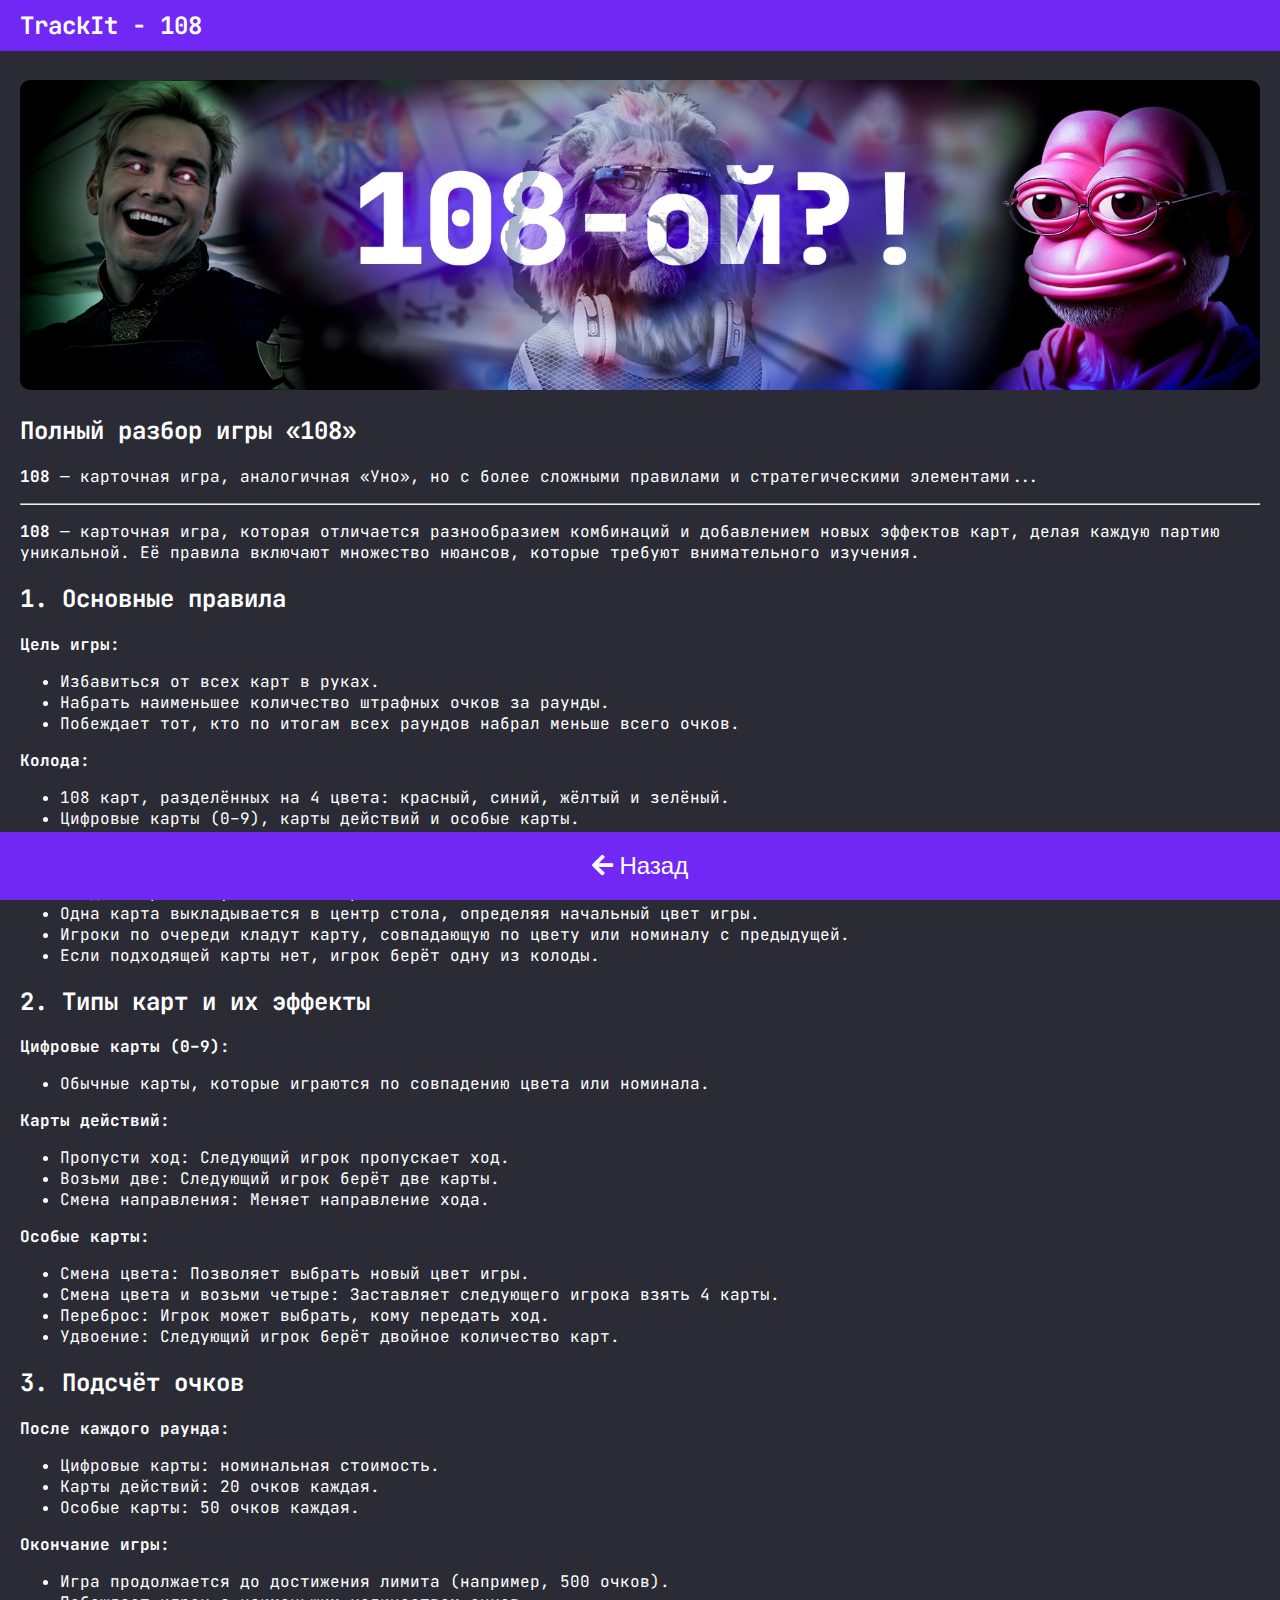
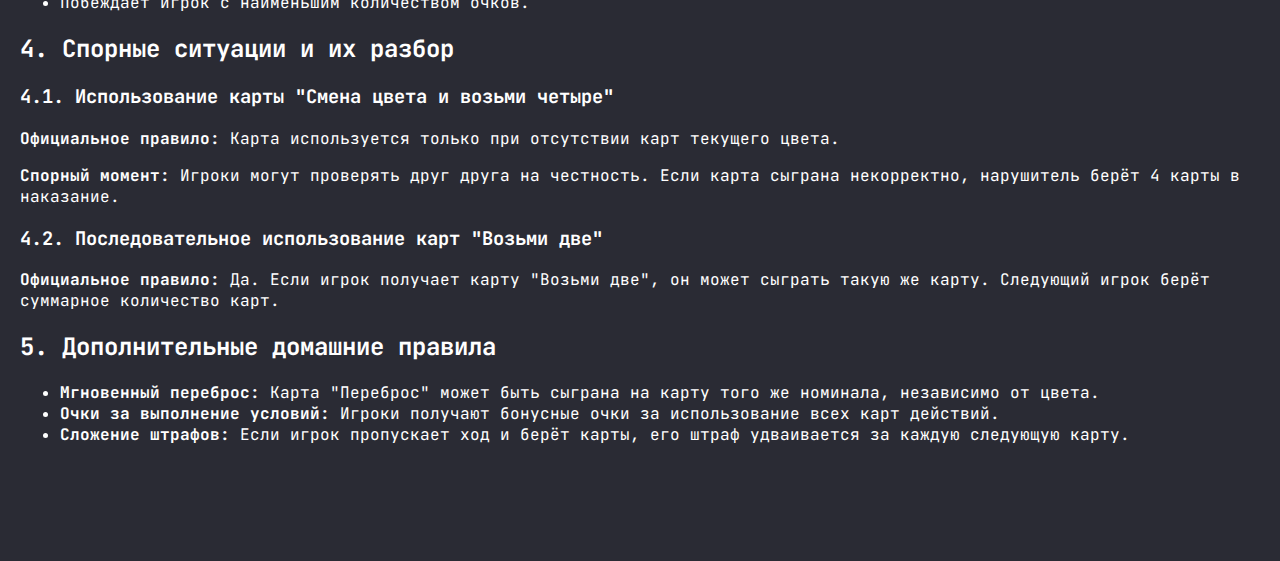
==== 108.html @ f9cdbd8b "v.1.9b" ====
<!DOCTYPE html>
<html lang="en">
<head>
  <meta charset="UTF-8">
  <meta name="viewport" content="width=device-width, initial-scale=1.0, user-scalable=no">
  <meta name="theme-color" content="#4caf50">
  <link rel="stylesheet" href="styles.css">
  <link href="https://fonts.googleapis.com/css2?family=JetBrains+Mono:wght@400;500;700&display=swap" rel="stylesheet">
  <link rel="stylesheet" href="https://cdnjs.cloudflare.com/ajax/libs/font-awesome/5.15.4/css/all.min.css">
  <title>TrackIt - 108</title>
</head>
<style>
  img {
    width: 100%;
    border-radius: 10px;
  }
</style>
<body>
  <div id="app">
    <!-- Хэдер -->
    <header>
      <h1>TrackIt - 108</h1>
    </header>

    <!-- Основной контент -->
    <main id="main-content">
      <article> 
        <img src="assets/banner-108.jpg" alt="108">
        <h2>Полный разбор игры «108»</h2>
        <p><strong>108</strong> — карточная игра, аналогичная «Уно», но с более сложными правилами и стратегическими элементами...</p>
        <hr>
        <section>
          <p><strong>108</strong> — карточная игра, которая отличается разнообразием комбинаций и добавлением новых эффектов карт, делая каждую партию уникальной. Её правила включают множество нюансов, которые требуют внимательного изучения.</p>
      </section>
  
      <section>
          <h2>1. Основные правила</h2>
          <p><strong>Цель игры:</strong></p>
          <ul>
              <li>Избавиться от всех карт в руках.</li>
              <li>Набрать наименьшее количество штрафных очков за раунды.</li>
              <li>Побеждает тот, кто по итогам всех раундов набрал меньше всего очков.</li>
          </ul>
          <p><strong>Колода:</strong></p>
          <ul>
              <li>108 карт, разделённых на 4 цвета: красный, синий, жёлтый и зелёный.</li>
              <li>Цифровые карты (0–9), карты действий и особые карты.</li>
          </ul>
          <p><strong>Игровой процесс:</strong></p>
          <ul>
              <li>Каждый игрок получает по 7 карт.</li>
              <li>Одна карта выкладывается в центр стола, определяя начальный цвет игры.</li>
              <li>Игроки по очереди кладут карту, совпадающую по цвету или номиналу с предыдущей.</li>
              <li>Если подходящей карты нет, игрок берёт одну из колоды.</li>
          </ul>
      </section>
  
      <section>
          <h2>2. Типы карт и их эффекты</h2>
          <p><strong>Цифровые карты (0–9):</strong></p>
          <ul>
              <li>Обычные карты, которые играются по совпадению цвета или номинала.</li>
          </ul>
          <p><strong>Карты действий:</strong></p>
          <ul>
              <li>Пропусти ход: Следующий игрок пропускает ход.</li>
              <li>Возьми две: Следующий игрок берёт две карты.</li>
              <li>Смена направления: Меняет направление хода.</li>
          </ul>
          <p><strong>Особые карты:</strong></p>
          <ul>
              <li>Смена цвета: Позволяет выбрать новый цвет игры.</li>
              <li>Смена цвета и возьми четыре: Заставляет следующего игрока взять 4 карты.</li>
              <li>Переброс: Игрок может выбрать, кому передать ход.</li>
              <li>Удвоение: Следующий игрок берёт двойное количество карт.</li>
          </ul>
      </section>
  
      <section>
          <h2>3. Подсчёт очков</h2>
          <p><strong>После каждого раунда:</strong></p>
          <ul>
              <li>Цифровые карты: номинальная стоимость.</li>
              <li>Карты действий: 20 очков каждая.</li>
              <li>Особые карты: 50 очков каждая.</li>
          </ul>
          <p><strong>Окончание игры:</strong></p>
          <ul>
              <li>Игра продолжается до достижения лимита (например, 500 очков).</li>
              <li>Побеждает игрок с наименьшим количеством очков.</li>
          </ul>
      </section>
  
      <section>
          <h2>4. Спорные ситуации и их разбор</h2>
          <h3>4.1. Использование карты "Смена цвета и возьми четыре"</h3>
          <p><strong>Официальное правило:</strong> Карта используется только при отсутствии карт текущего цвета.</p>
          <p><strong>Спорный момент:</strong> Игроки могут проверять друг друга на честность. Если карта сыграна некорректно, нарушитель берёт 4 карты в наказание.</p>
  
          <h3>4.2. Последовательное использование карт "Возьми две"</h3>
          <p><strong>Официальное правило:</strong> Да. Если игрок получает карту "Возьми две", он может сыграть такую же карту. Следующий игрок берёт суммарное количество карт.</p>
      </section>
  
      <section>
          <h2>5. Дополнительные домашние правила</h2>
          <ul>
              <li><strong>Мгновенный переброс:</strong> Карта "Переброс" может быть сыграна на карту того же номинала, независимо от цвета.</li>
              <li><strong>Очки за выполнение условий:</strong> Игроки получают бонусные очки за использование всех карт действий.</li>
              <li><strong>Сложение штрафов:</strong> Если игрок пропускает ход и берёт карты, его штраф удваивается за каждую следующую карту.</li>
          </ul>
      </section>
      </article>
    </main>

    <!-- Футер -->
    <footer class="navbar">
      <button class="nav-btn" onclick="goBack()">
        <i class="fas fa-arrow-left"></i> Назад
      </button>
    </footer>
  </div>

  <script>
    function goBack() {
      window.history.back(); // Возврат на предыдущую страницу
    }
  </script>
</body>
</html>
---- styles.css ----
:root {
  --primary-color: #7228F5;
  --secondary-color: #A0FF00;
  --text-color: #FFFFFF;
}

:root.sunset-vibes {
  --primary-color: #FF4500;
  --secondary-color: #FFD700;
  --text-color: #FFFFFF;
}

:root.forest-dreams {
  --primary-color: #2E8B57;
  --secondary-color: #8FBC8F;
  --text-color: #FFFFFF;
}

:root {
  --primary-color: #7228F5;
  --secondary-color: #A0FF00;
  --text-color: #FFFFFF;
}

:root.sunset-vibes {
  --primary-color: #FF4500;
  --secondary-color: #FFD700;
  --text-color: #FFFFFF;
}

:root.forest-dreams {
  --primary-color: #2E8B57;
  --secondary-color: #8FBC8F;
  --text-color: #FFFFFF;
}
/* Общие стили */

img {
  user-select: none; /* Запрет на выделение */
  -webkit-user-drag: none; /* Отключение перетаскивания в WebKit-браузерах */
  pointer-events: none; /* Отключение любых взаимодействий с мышью (опционально) */
}

img, a {
  -webkit-user-drag: none; /* Отключает перетаскивание */
  -webkit-touch-callout: none; /* Отключает контекстное меню на iOS */
}



body {
    font-family: 'JetBrains Mono', monospace;
    margin: 0;
    padding: 0;
    background: #2A2B34;
    color: #FFFFFF;
    -webkit-user-select: none; /* Отключает выделение текста на iOS */
    user-select: none; /* Отключает выделение текста на других устройствах */
    
  }

  input, textarea {
    -webkit-user-select: text; /* Разрешает выделение текста в формах */
    user-select: text;
  }
  
  
  #install-pwa {
    position: fixed;
    top: 0;
    left: 0;
    width: 100%;
    height: 100%;
    background: rgba(0, 0, 0, 0.6);
    display: none;
    justify-content: center;
    align-items: center;
    z-index: 1000;
  }
  
  #install-pwa .modal-content {
    background: #2A2B34;
    color: #FFFFFF;
    padding: 20px;
    border-radius: 10px;
    text-align: center;
    width: 90%;
    max-width: 300px;
  }
  

  header {
    position: fixed;
    top: 0;
    left: 0;
    right: 0;
    z-index: 1000;
    display: flex;
    justify-content: space-between;
    align-items: center;
    background-color: #7228F5;
    color: #FFFFFF;
    padding: 10px 20px;
  }
  
  header h1 {
    margin: 0;
    font-size: 1.5em;
  }
  
  header div {
    display: flex;
    gap: 10px;
  }
  
  button {
    background-color: #A0FF00;
    color: #2A2B34;
    border: none;
    padding: 10px;
    border-radius: 5px;
    cursor: pointer;
    font-size: 1em;
    transition: background-color 0.3s ease;
  }
  
  button:hover {
    background-color: #88CC00;
  }
  
  button.negative {
    background-color: #FF0000;
  }
  
  button.positive {
    background-color: #A0FF00;
  }
  
  button:hover.negative {
    background-color: #CC0000;
  }
  
  button:hover.positive {
    background-color: #008000;
  }
  
  .material-icons {
    font-size: 1.5em;
    vertical-align: middle;
  }
  
  main {
    padding: 80px 20px 20px;
    margin-bottom: 40px;
  }
  

  /* Карточка игрока */
  .card {
    background: #7228F5;
    color: #FFFFFF;
    margin: 10px 0;
    padding: 15px;
    border-radius: 10px;
    box-shadow: 0 2px 6px rgba(0, 0, 0, 0.1);
    display: flex;
    justify-content: space-between;
    align-items: center;
  }
  
  .card h3 {
    margin: 0;
    font-size: 1.2em;
  }
  
  .card .controls {
    display: flex;
    gap: 10px;
  }
  
  .card .controls button {
    display: flex;
    align-items: center;
    justify-content: center;
    width: 40px;
    height: 40px;
    border-radius: 50%;
  }
  
  /* Стили модального окна */
  .modal {
    position: fixed;
    top: 0;
    left: 0;
    width: 100%;
    height: 100%;
    background: rgba(0, 0, 0, 0.6);
    display: none;
    justify-content: center;
    align-items: center;
    z-index: 1000;
  }
  
  .modal-content {
    background: #2A2B34;
    color: #FFFFFF;
    padding: 20px;
    border-radius: 10px;
    text-align: center;
    width: 90%; /* Уменьшаем ширину модальных окон */
    max-width: 300px; /* Максимальная ширина модального окна */
  }
  
  
  .modal-buttons button {
    flex: 1;
  }
  
  .modal-content input {
    width: calc(100% - 20px);
    padding: 10px;
    margin: 15px 0;
    font-size: 1em;
    border: 2px solid #7228F5;
    border-radius: 5px;
    outline: none;
  }
  
  .modal-buttons {
    display: flex;
    justify-content: space-between;
    gap: 10px;
  }
  /* Основной контент */
main {
  padding-bottom: 60px; /* Отступ для футера */
}

button, a {
  user-select: none; /* Запрещает выделение текста */
  outline: none; /* Убирает рамку */
  -webkit-tap-highlight-color: transparent; /* Отключает эффект нажатия на мобильных устройствах */
  -webkit-user-drag: none; /* Отключает перетаскивание изображения в WebKit-браузерах */
  pointer-events: auto; /* Отключает все действия мыши (если ссылка только для внешнего вида) */
  cursor: pointer; /* Добавляет указатель мыши */
}


.page {
  display: none;
  /* padding: 20px; */
}

.page.active {
  display: block;
}

/* Фиксированный футер */
.navbar {
  position: fixed;
  bottom: 0;
  left: 0;
  width: 100%;
  background: #7228F5;
  display: flex;
  justify-content: space-around;
  align-items: center;
  padding: 10px 0;
  z-index: 1000;
}

.page {
  opacity: 0;
  transform: scale(0.95);
  transition: opacity 0.3s ease, transform 0.3s ease;
}

.page.active {
  opacity: 1;
  transform: scale(1);
}

.nav-btn {
  transition: transform 0.2s ease;
}

.nav-btn:active {
  transform: scale(0.9);
}

.nav-btn {
  background: none;
  border: none;
  color: #FFFFFF;
  text-align: center;
  cursor: pointer;
  font-size: 1.5em;
  flex: 1;
  transition: color 0.3s ease;
}

.nav-btn:hover {
  color: #A0FF00;
  background: none;
}

.nav-btn svg {
  fill: #FFFFFF; /* Устанавливаем цвет для SVG */
  width: 35px;
  transition: fill 0.3s ease;
}

.nav-btn:hover svg {
  fill: #A0FF00; /* Меняем цвет иконки при hover */
}

.nav-btn:active svg {
  fill: #FF4500; /* Устанавливаем цвет для SVG в состоянии active */
}

.nav-btn.active svg {
  fill: #A0FF00; /* Активное состояние через класс */
}

/* Стили для формы создания комнаты */
form {
  display: flex;
  flex-direction: column;
  gap: 10px;
  margin-top: 20px;
}

form input {
  padding: 10px;
  font-size: 1em;
  border: 2px solid #7228F5;
  border-radius: 5px;
  outline: none;
}

form button {
  padding: 10px;
  background-color: #A0FF00;
  color: #2A2B34;
  font-size: 1em;
  border: none;
  border-radius: 5px;
  cursor: pointer;
  font-weight: bold;
  transition: background-color 0.3s ease;
}

form button:hover {
  background-color: #88CC00;
}


/* Список комнат */
#rooms {
  list-style: none;
  padding: 0;
  margin: 20px 0;
}

#rooms li {
  display: flex;
  align-items: center;
  justify-content: space-between;
  background: #7228F5;
  color: #FFFFFF;
  margin: 10px 0;
  padding: 10px;
  border-radius: 5px;
  box-shadow: 0 2px 6px rgba(0, 0, 0, 0.1);
}

#rooms li h3 {
  margin: 0;
  flex: 1;
  font-size: 1.5em;
}

#rooms li p {
  margin: 0 10px;
  font-size: 0.9em;
}

#rooms li button {
  background: #FF0000;
  color: white;
  border-radius: 50%;
}

#rooms li button:hover {
  color: #CC0000;
}


/* Стили для карточек игроков */
.card {
  display: flex;
  align-items: center;
  justify-content: space-between;
  background: #7228F5;
  color: white;
  margin: 10px 0;
  padding: 10px;
  border-radius: 10px;
  box-shadow: 0px 2px 4px rgba(0, 0, 0, 0.2);
}

.card-info h3 {
  margin: 0;
  font-size: 1.2em;
}

.card-info p {
  margin: 5px 0 0;
  font-size: 1em;
}

.controls {
  display: flex;
  gap: 10px;
}

.controls button {
  display: flex;
  align-items: center;
  justify-content: center;
  width: 40px;
  height: 40px;
  border: none;
  border-radius: 50%;
  cursor: pointer;
}

.delete-btn {
  background: #FF0000;
  color: white;
}

.delete-btn:hover {
  background: #CC0000;
}

.add-btn {
  background: #A0FF00;
  color: black;
}

.add-btn:hover {
  background: #00CC00;
}

.modal {
  position: fixed;
  top: 0;
  left: 0;
  width: 100%;
  height: 100%;
  background: rgba(0, 0, 0, 0.6);
  display: none;
  justify-content: center;
  align-items: center;
  z-index: 1000;
}

.modal-content {
  background: #2A2B34;
  color: #FFFFFF;
  padding: 20px;
  border-radius: 10px;
  text-align: center;
  width: 90%;
  max-width: 300px;
}

.modal-buttons {
  display: flex;
  justify-content: space-between;
  gap: 10px;
}

.modal-buttons button {
  flex: 1;
}

/* карусель */
.carousel {
  display: flex;
  overflow-x: auto;
  scroll-behavior: smooth;
  gap: 10px;
  padding: 10px 7px;
}

.carousel-item {
  flex: 0 0 95%; /* Баннер занимает 80% ширины контейнера */
  max-width: 600px; /* Максимальная ширина баннера */
  border-radius: 10px;
  overflow: hidden; /* Скрываем части, которые выходят за границы */
  padding: 0;
  box-shadow: 0 2px 6px rgba(0, 0, 0, 0.2);
}

.carousel-item img {
  width: 100%; /* Изображение растягивается на весь блок */
  height: auto; /* Пропорциональная высота */
  margin: 0px 0 -7px;
  object-fit: cover; /* Контент обрезается, чтобы полностью заполнить блок */
}

.carousel-item a {
  display: block; /* Делает ссылку блочным элементом */
  width: 100%; /* Устанавливает ширину ссылки */
  height: 100%; /* Устанавливает высоту ссылки */
  text-decoration: none; /* Убирает стандартное подчеркивание */
}

.carousel-item a img {
  display: block; /* Убирает отступы картинки внутри ссылки */
  width: 100%; /* Задает ширину картинки на всю ширину ссылки */
  height: auto; /* Сохраняет пропорции изображения */
}




.divider {
  margin: 20px 0;
  border: 0;
  height: 1px;
  background: #ccc;
}

.settings-section {
  margin-bottom: 20px;
}

.settings-section label {
  display: block;
  margin-bottom: 10px;
  font-weight: bold;
}

.settings-section select {
  width: 100%;
  padding: 10px;
  border-radius: 5px;
  border: 1px solid #ccc;
  background: white;
  font-size: 1em;
}

.info-section p {
  margin: 10px 0;
  font-size: 1em;
}

.info-section a {
  color: #A0FF00;
  text-decoration: none;
}

.info-section a:hover {
  text-decoration: underline;
}
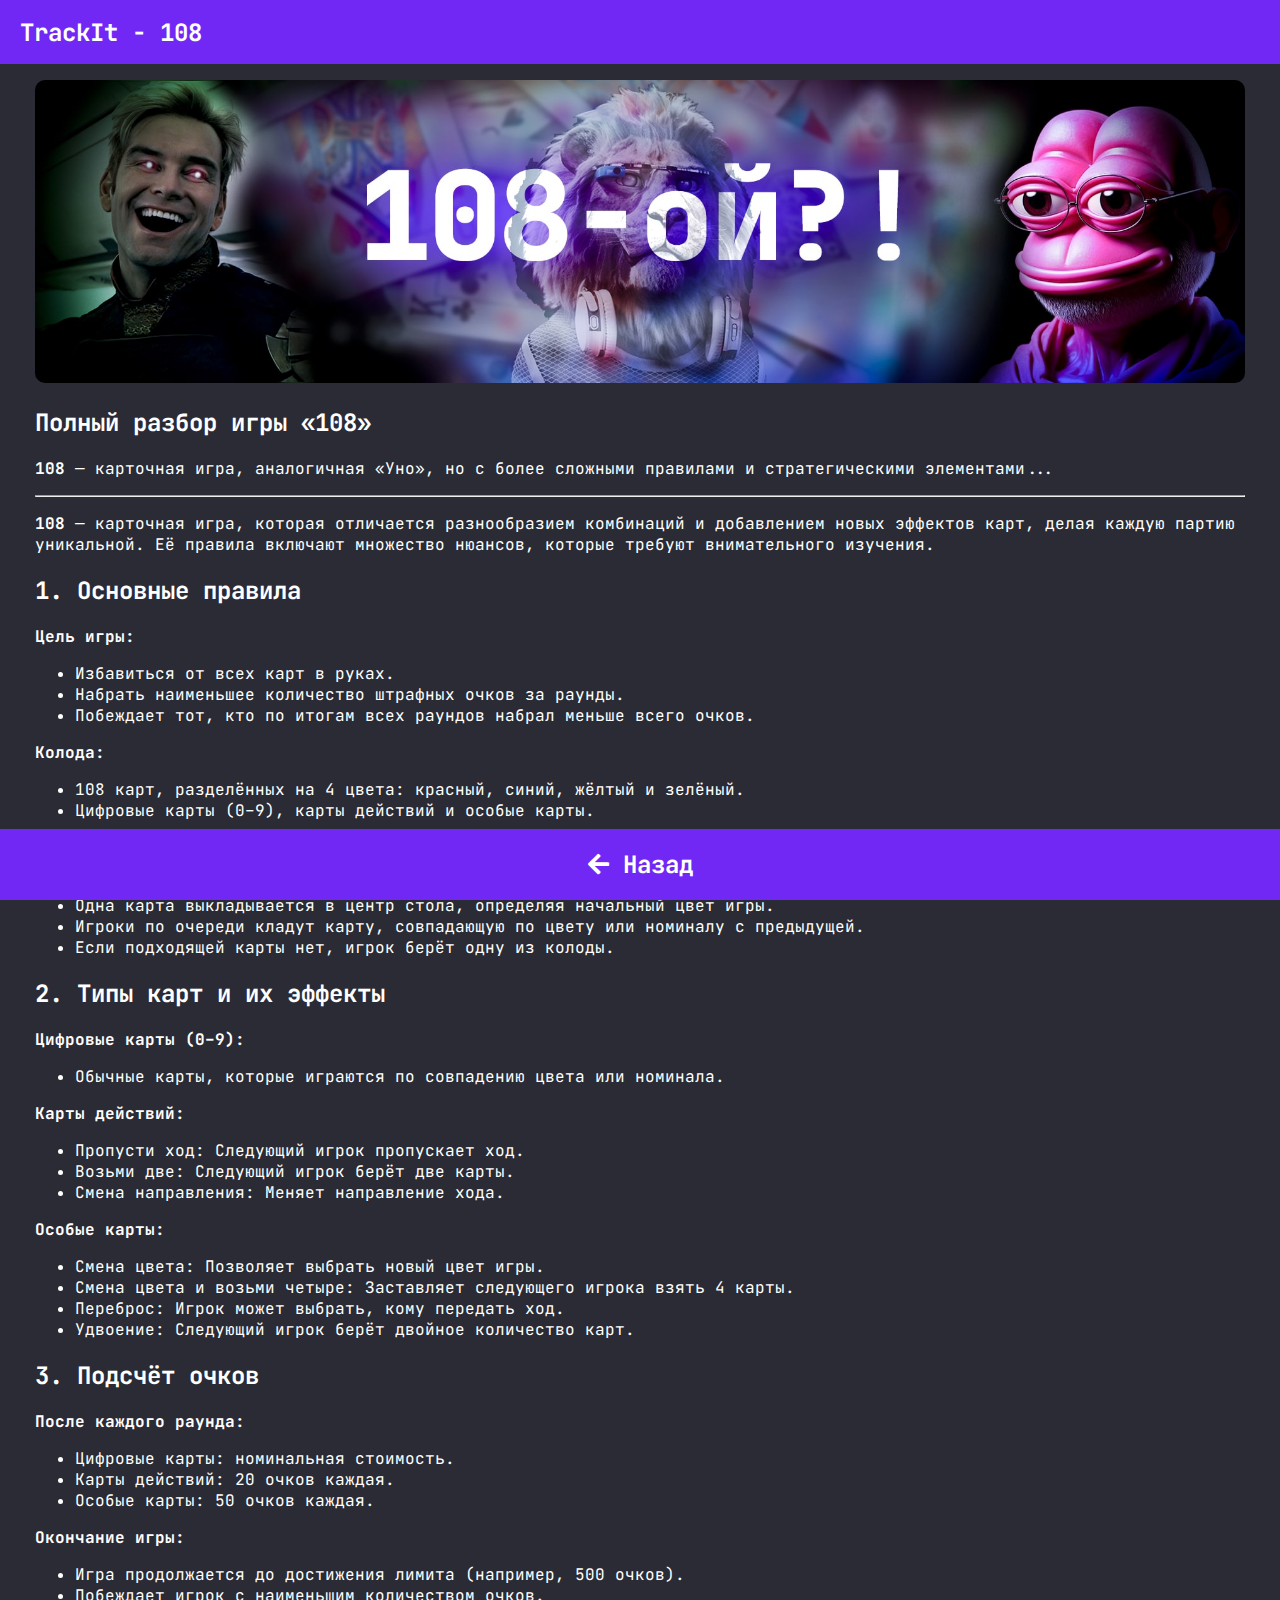
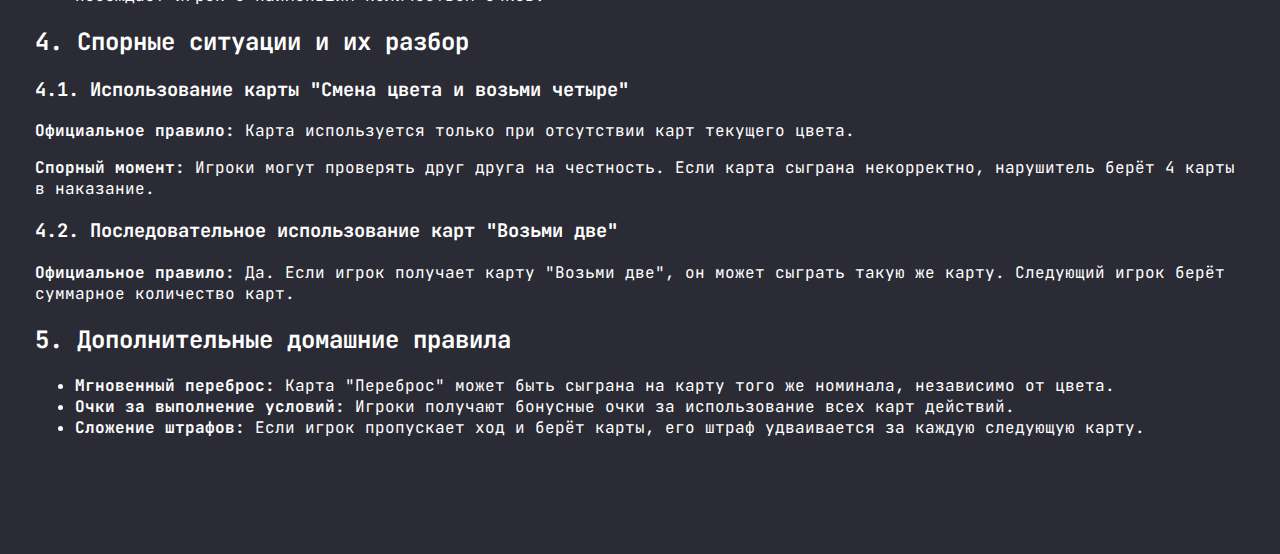
==== commit 7852a439: "version 2.7" ====
--- a/108.html
+++ b/108.html
@@ -3,8 +3,9 @@
 <head>
   <meta charset="UTF-8">
   <meta name="viewport" content="width=device-width, initial-scale=1.0, user-scalable=no">
-  <meta name="theme-color" content="#4caf50">
+  <meta content="#4caf50" name="theme-color" />
   <link rel="stylesheet" href="styles.css">
+  <script src="script.js"></script>
   <link href="https://fonts.googleapis.com/css2?family=JetBrains+Mono:wght@400;500;700&display=swap" rel="stylesheet">
   <link rel="stylesheet" href="https://cdnjs.cloudflare.com/ajax/libs/font-awesome/5.15.4/css/all.min.css">
   <title>TrackIt - 108</title>
@@ -124,6 +125,14 @@
     function goBack() {
       window.history.back(); // Возврат на предыдущую страницу
     }
+    // function initializeTheme() {
+      const savedTheme = localStorage.getItem("theme") || "default";
+      applyTheme(savedTheme);
+    // }
+    function applyTheme(theme) {
+      document.documentElement.className = theme;
+      localStorage.setItem("theme", theme);
+    }
   </script>
 </body>
 </html>
--- a/styles.css
+++ b/styles.css
@@ -1,39 +1,423 @@
-
 :root {
-  --primary-color: #7228F5;
-  --secondary-color: #A0FF00;
+  --primary-color: #7228F5; /* Основной цвет */
+  --secondary-color: #A0FF00; /* Акцентный цвет */
+  --text-color: #FFFFFF; /* Цвет текста */
+  --button-text-color: #FFFFFF; 
+  --background-color: #2A2B34; /* Общий фон */
+  --header-footer-color: var(--primary-color); /* Цвет хедера и футера */
+  --button-color: var(--secondary-color); /* Цвет кнопок */
+  --card-color: var(--primary-color); /* Цвет карточек */
+}
+
+:root.default-white {
+  --primary-color: #7228F5; /* Основной цвет */
+  --secondary-color: #A0FF00; /* Акцентный цвет */
+  --text-color: #000000; /* Цвет текста */
+  --button-text-color: #FFFFFF; 
+  --background-color: #FFFFFF; /* Общий фон */
+  --header-footer-color: var(--primary-color); /* Цвет хедера и футера */
+  --button-color: var(--secondary-color); /* Цвет кнопок */
+  --card-color: var(--primary-color); /* Цвет карточек */
+}
+
+:root.space-explorer {
+  --primary-color: #001F3F;
+  --secondary-color: #A6A6A6;
+  --text-color: #000000;
+  --background-color: #FFFFFF;
+  --header-footer-color: #001F3F;
+  --button-color: #A6A6A6; /* Серебристые кнопки */
+  --card-color: #001F3F; /* Цвет карточек */
+}
+
+:root.ocean-depths {
+  --primary-color: #1B4D3E;
+  --secondary-color: #56C8D8;
   --text-color: #FFFFFF;
-}
-
-:root.sunset-vibes {
-  --primary-color: #FF4500;
-  --secondary-color: #FFD700;
+  --background-color: #09080d;
+  --header-footer-color: #1B4D3E;
+  --button-color: #56C8D8; 
+  --card-color: #1B4D3E; /* Цвет карточек */
+}
+
+:root.neon-experiment {
+  --primary-color: #191bdf;
+  --secondary-color: #fe6807;
   --text-color: #FFFFFF;
-}
-
-:root.forest-dreams {
-  --primary-color: #2E8B57;
-  --secondary-color: #8FBC8F;
-  --text-color: #FFFFFF;
-}
-
-:root {
-  --primary-color: #7228F5;
-  --secondary-color: #A0FF00;
-  --text-color: #FFFFFF;
-}
-
-:root.sunset-vibes {
-  --primary-color: #FF4500;
-  --secondary-color: #FFD700;
-  --text-color: #FFFFFF;
-}
-
-:root.forest-dreams {
-  --primary-color: #2E8B57;
-  --secondary-color: #8FBC8F;
-  --text-color: #FFFFFF;
-}
+  --background-color: #09080d;
+  --header-footer-color: #191bdf;
+  --button-color: #fe6807; 
+  --card-color: #191bdf; /* Цвет карточек */
+}
+
+:root.midnight-meon {
+  --primary-color: #7231ff; /* Основной цвет */
+  --secondary-color: #ffc01d; /* Акцентный цвет */
+  --text-color: #FFFFFF; /* Цвет текста */
+  --button-text-color: #FFFFFF; 
+  --background-color: #07080a; /* Общий фон */
+  --header-footer-color: var(--primary-color); /* Цвет хедера и футера */
+  --button-color: var(--secondary-color); /* Цвет кнопок */
+  --card-color: var(--primary-color); /* Цвет карточек */
+}
+
+:root.mystic-pastel {
+  --primary-color: #c68dfe; /* Основной цвет */
+  --secondary-color: #c9e957; /* Акцентный цвет */
+  --text-color: #FFFFFF; /* Цвет текста */
+  --button-text-color: #FFFFFF; 
+  --background-color: #303843; /* Общий фон */
+  --header-footer-color: var(--primary-color); /* Цвет хедера и футера */
+  --button-color: var(--secondary-color); /* Цвет кнопок */
+  --card-color: var(--primary-color); /* Цвет карточек */
+}
+
+:root.urban-contrast {
+  --primary-color: #121318; /* Основной цвет */
+  --secondary-color: #ff740f; /* Акцентный цвет */
+  --text-color: #121318; /* Цвет текста */
+  --button-text-color: #121318; 
+  --background-color: #f0f0f0; /* Общий фон */
+  --header-footer-color: var(--primary-color); /* Цвет хедера и футера */
+  --button-color: var(--secondary-color); /* Цвет кнопок */
+  --card-color: var(--primary-color); /* Цвет карточек */
+}
+
+:root.forest-harmony {
+  --primary-color: #133115; /* Основной цвет */
+  --secondary-color: #f3e8d4; /* Акцентный цвет */
+  --text-color: #121318; /* Цвет текста */
+  --button-text-color: #121318; 
+  --background-color: #92b774; /* Общий фон */
+  --header-footer-color: var(--primary-color); /* Цвет хедера и футера */
+  --button-color: var(--secondary-color); /* Цвет кнопок */
+  --card-color: var(--primary-color); /* Цвет карточек */
+}
+
+:root.new-year {
+  --primary-color: #ff4e50; /* Основной праздничный цвет */
+  --secondary-color: #f9d423; /* Акцентный цвет, напоминающий золотой */
+  --text-color: #ffffff; /* Цвет текста */
+  --button-text-color: #ffffff; /* Цвет текста на кнопках */
+  --background-color: #1a1a2e; /* Тёмный фон, создающий контраст */
+  --header-footer-color: #ff4e50; /* Красный для хедера и футера */
+  --button-color: #f9d423; /* Золотой цвет кнопок */
+  --card-color: #e84545; /* Цвет карточек, яркий и праздничный */
+}
+
+:root.golden-hour {
+  --primary-color: #FFB74D; /* Золотистый основной */
+  --secondary-color: #FF8A65; /* Персиковый акцент */
+  --text-color: #4E342E; /* Цвет текста */
+  --button-text-color: #FFFFFF; 
+  --background-color: #FFF3E0; /* Тёплый светлый фон */
+  --header-footer-color: #FFB74D; /* Золотистый для хедера и футера */
+  --button-color: #FF8A65; /* Персиковый цвет кнопок */
+  --card-color: #FFB74D; /* Цвет карточек */
+}
+
+:root.cyberpunk-neon {
+  --primary-color: #FF007F; /* Ярко-розовый */
+  --secondary-color: #00FFFF; /* Неоновый голубой */
+  --text-color: #FFFFFF; /* Белый текст */
+  --button-text-color: #000000; 
+  --background-color: #121212; /* Тёмный фон */
+  --header-footer-color: #FF007F; /* Ярко-розовый для хедера и футера */
+  --button-color: #00FFFF; /* Голубые кнопки */
+  --card-color: #FF007F; /* Цвет карточек */
+}
+
+:root.spring-blossom {
+  --primary-color: #FFB7C5; /* Светло-розовый */
+  --secondary-color: #9FE2BF; /* Мятный акцент */
+  --text-color: #4B0082; /* Тёмно-фиолетовый текст */
+  --button-text-color: #FFFFFF; 
+  --background-color: #FFFAF0; /* Сливочно-белый фон */
+  --header-footer-color: #FFB7C5; /* Розовый для хедера и футера */
+  --button-color: #9FE2BF; /* Мятный для кнопок */
+  --card-color: #FFB7C5; /* Цвет карточек */
+}
+
+:root.autumn-leaves {
+  --primary-color: #8B4513; /* Коричневый */
+  --secondary-color: #FFA500; /* Оранжевый */
+  --text-color: #000000; 
+  --button-text-color: #000000; 
+  --background-color: #FFF5EE; /* Светлый кремовый */
+  --header-footer-color: #8B4513; /* Коричневый для хедера и футера */
+  --button-color: #FFA500; /* Оранжевый цвет кнопок */
+  --card-color: #8B4513; /* Цвет карточек */
+}
+
+:root.galaxy-dreams {
+  --primary-color: #2C3E50; /* Глубокий тёмно-синий */
+  --secondary-color: #8E44AD; /* Фиолетовый акцент */
+  --text-color: #ECF0F1; /* Светлый текст */
+  --button-text-color: #FFFFFF; 
+  --background-color: #1A1A2E; /* Тёмный фон */
+  --header-footer-color: #2C3E50; /* Синий для хедера и футера */
+  --button-color: #8E44AD; /* Фиолетовые кнопки */
+  --card-color: #2C3E50; /* Цвет карточек */
+}
+
+:root.minimal-elegance {
+  --primary-color: #000000; /* Чёрный */
+  --secondary-color: #FFFFFF; /* Белый */
+  --text-color: #000000; 
+  --button-text-color: #FFFFFF; 
+  --background-color: #F5F5F5; /* Светло-серый */
+  --header-footer-color: #000000; /* Чёрный для хедера и футера */
+  --button-color: #FFFFFF; /* Белые кнопки */
+  --card-color: #000000; /* Чёрные карточки */
+}
+
+:root.tropical-sunset {
+  --primary-color: #FF6347; /* Томатный */
+  --secondary-color: #FFD700; /* Золотисто-жёлтый */
+  --text-color: #FFFFFF; 
+  --button-text-color: #000000; 
+  --background-color: #FFA07A; /* Светло-коралловый */
+  --header-footer-color: #FF6347; /* Томатный для хедера и футера */
+  --button-color: #FFD700; /* Золотисто-жёлтые кнопки */
+  --card-color: #FF6347; /* Цвет карточек */
+}
+
+
+/* Индикатор NEW */
+.indicator {
+  background-color: #FF3D00;
+  color: white;
+  font-size: 0.8rem;
+  padding: 2px 5px;
+  border-radius: 5px;
+  margin-left: 10px;
+  font-weight: bold;
+}
+
+/* Если это select */
+select option.new {
+  font-weight: bold;
+  color: #FF3D00;
+}
+
+/* Для кастомного селектора */
+.custom-option.new {
+  display: flex;
+  align-items: center;
+  justify-content: space-between;
+}
+
+.custom-option.new .indicator {
+  margin-left: auto;
+}
+
+
+#hint-container {
+  position: fixed;
+  top: 10px; 
+  right: 10px; 
+  z-index: 9999; 
+  background: var(--secondary-color); 
+  color: #000; 
+  padding: 10px; 
+  border-radius: 4px; 
+  display: none;
+  font-family: sans-serif;
+  box-shadow: 0 0 10px rgba(0,0,0,0.3);
+}
+
+#loader {
+  position: fixed;
+  top: 0;
+  left: 0;
+  width: 100%;
+  height: 100%;
+  background-color: rgba(0, 0, 0, 0.8);
+  display: flex;
+  align-items: center;
+  justify-content: center;
+  z-index: 9999;
+}
+
+.loader {
+  width: 48px;
+  height: 48px;
+  display: inline-block;
+  position: relative;
+}
+
+.loader::after,
+.loader::before {
+  content: '';
+  width: 48px;
+  height: 48px;
+  border: 2px solid var(--primary-color);
+  position: absolute;
+  left: 0;
+  top: 0;
+  box-sizing: border-box;
+  animation: rotation 2s ease-in-out infinite;
+}
+
+.loader::after {
+  border-color: var(--secondary-color);
+  animation-delay: 1s;
+}
+
+@keyframes rotation {
+  0% {
+      transform: rotate(0deg);
+  }
+  100% {
+      transform: rotate(360deg);
+  }
+}
+
+
+
+
+
+/* Общие стили для кнопок */
+button {
+  background-color: var(--button-color);
+  color: var(--text-color);
+  border: none;
+  padding: 10px;
+  border-radius: 5px;
+  cursor: pointer;
+  font-size: 1em;
+  transition: background-color 0.3s ease, color 0.3s ease;
+}
+
+button:hover {
+  background-color: var(--primary-color);
+}
+
+/* Стили списка комнат */
+#rooms li {
+  display: flex;
+  align-items: center;
+  justify-content: space-between;
+  background: var(--card-color); /* Цвет карточек меняется в зависимости от темы */
+  /* color: var(--text-color); */
+  color: #FFFFFF;
+  margin: 10px 0;
+  padding: 10px;
+  border-radius: 10px;
+  box-shadow: 0 2px 6px rgba(0, 0, 0, 0.1);
+}
+
+#rooms li h3 {
+  margin: 0;
+  flex: 1;
+  font-size: 1.5em;
+}
+
+#rooms li p {
+  margin: 0 10px;
+  font-size: 0.9em;
+}
+
+#rooms li button {
+  background: var(--button-color); /* Акцентный цвет кнопок */
+  color: var(--button-text-color);
+  border-radius: 50%;
+}
+
+#rooms li button:hover {
+  background: var(--primary-color); /* Основной цвет при наведении */
+}
+
+/* Хедер и футер */
+header, .navbar {
+  background-color: var(--header-footer-color);
+  transition: background-color 0.7s ease;
+}
+
+/* Остальной интерфейс */
+body {
+  background-color: var(--background-color);
+  color: var(--text-color);
+  transition: background-color 0.7s ease, color 0.7s ease;
+}
+
+h1 {
+  margin-bottom: 0;
+}
+
+
+/* Стили для карточек игроков */
+.card {
+  display: flex;
+  align-items: center;
+  justify-content: space-between;
+  background-color: var(--card-color); /* Цвет карточки игрока зависит от темы */
+  color: var(--text-color);
+  margin: 10px 0;
+  padding: 10px;
+  border-radius: 10px;
+  box-shadow: 0px 2px 4px rgba(0, 0, 0, 0.2);
+  transition: background-color 0.3s ease, color 0.3s ease;
+}
+
+.card-info h3 {
+  margin: 0;
+  font-size: 1.2em;
+}
+
+.card-info p {
+  margin: 5px 0 0;
+  font-size: 1em;
+}
+
+.controls {
+  display: flex;
+  gap: 10px;
+}
+
+.controls button {
+  display: flex;
+  align-items: center;
+  justify-content: center;
+  width: 40px;
+  height: 40px;
+  border: none;
+  border-radius: 50%;
+  cursor: pointer;
+  /* color: var(--text-color); */
+  transition: background-color 0.3s ease, color 0.3s ease;
+}
+
+.controls button:hover {
+  background-color: var(--primary-color); /* Основной цвет при наведении */
+}
+
+.delete-btn {
+  background-color: var(--button-text-color); /* Цвет кнопки удаления */
+}
+
+.delete-btn:hover {
+  background-color: var(--primary-color);
+}
+
+.add-btn {
+  background-color: var(--button-color); /* Цвет кнопки добавления */
+}
+
+.add-btn:hover {
+  background-color: var(--primary-color);
+}
+
+
+.modal-content {
+  background-color: var(--background-color);
+  color: var(--text-color);
+}
+.modal-content-clear {
+  background-color: var(--background-color);
+  color: var(--text-color);
+}
+
 /* Общие стили */
 
 img {
@@ -49,12 +433,10 @@
 
 
 
-body {
+body, html {
     font-family: 'JetBrains Mono', monospace;
     margin: 0;
     padding: 0;
-    background: #2A2B34;
-    color: #FFFFFF;
     -webkit-user-select: none; /* Отключает выделение текста на iOS */
     user-select: none; /* Отключает выделение текста на других устройствах */
     
@@ -80,8 +462,8 @@
   }
   
   #install-pwa .modal-content {
-    background: #2A2B34;
-    color: #FFFFFF;
+    /* background: #2A2B34;
+    color: #FFFFFF; */
     padding: 20px;
     border-radius: 10px;
     text-align: center;
@@ -99,9 +481,9 @@
     display: flex;
     justify-content: space-between;
     align-items: center;
-    background-color: #7228F5;
     color: #FFFFFF;
     padding: 10px 20px;
+    min-height: 44px;
   }
   
   header h1 {
@@ -114,8 +496,13 @@
     gap: 10px;
   }
   
+article img {
+  width: 100%;
+  border-radius: 10px;
+}
+
   button {
-    background-color: #A0FF00;
+    /* background-color: #A0FF00; */
     color: #2A2B34;
     border: none;
     padding: 10px;
@@ -126,7 +513,7 @@
   }
   
   button:hover {
-    background-color: #88CC00;
+    background-color: var(--primary-color);
   }
   
   button.negative {
@@ -151,14 +538,19 @@
   }
   
   main {
-    padding: 80px 20px 20px;
-    margin-bottom: 40px;
+    padding: 60px 15px 0px;
+  }
+
+  article {
+    margin-bottom: 80px;
+    padding: 20px;
+
   }
   
 
   /* Карточка игрока */
   .card {
-    background: #7228F5;
+    /* background: #7228F5; */
     color: #FFFFFF;
     margin: 10px 0;
     padding: 15px;
@@ -203,8 +595,8 @@
   }
   
   .modal-content {
-    background: #2A2B34;
-    color: #FFFFFF;
+    /* background: #2A2B34;
+    color: #FFFFFF; */
     padding: 20px;
     border-radius: 10px;
     text-align: center;
@@ -233,9 +625,6 @@
     gap: 10px;
   }
   /* Основной контент */
-main {
-  padding-bottom: 60px; /* Отступ для футера */
-}
 
 button, a {
   user-select: none; /* Запрещает выделение текста */
@@ -262,7 +651,6 @@
   bottom: 0;
   left: 0;
   width: 100%;
-  background: #7228F5;
   display: flex;
   justify-content: space-around;
   align-items: center;
@@ -283,6 +671,12 @@
 
 .nav-btn {
   transition: transform 0.2s ease;
+  font-family: 'JetBrains Mono', monospace;
+}
+
+button {
+  font-family: 'JetBrains Mono', monospace;
+  font-weight: 700;
 }
 
 .nav-btn:active {
@@ -320,7 +714,7 @@
 }
 
 .nav-btn.active svg {
-  fill: #A0FF00; /* Активное состояние через класс */
+  fill: var(--button-color);
 }
 
 /* Стили для формы создания комнаты */
@@ -341,7 +735,7 @@
 
 form button {
   padding: 10px;
-  background-color: #A0FF00;
+  /* background-color: #A0FF00; */
   color: #2A2B34;
   font-size: 1em;
   border: none;
@@ -352,7 +746,7 @@
 }
 
 form button:hover {
-  background-color: #88CC00;
+  /* background-color: #88CC00; */
 }
 
 
@@ -360,30 +754,12 @@
 #rooms {
   list-style: none;
   padding: 0;
-  margin: 20px 0;
-}
-
-#rooms li {
-  display: flex;
-  align-items: center;
-  justify-content: space-between;
-  background: #7228F5;
-  color: #FFFFFF;
-  margin: 10px 0;
-  padding: 10px;
-  border-radius: 5px;
-  box-shadow: 0 2px 6px rgba(0, 0, 0, 0.1);
-}
-
-#rooms li h3 {
-  margin: 0;
-  flex: 1;
-  font-size: 1.5em;
-}
-
-#rooms li p {
-  margin: 0 10px;
-  font-size: 0.9em;
+  margin: 20px 0 40px;
+  padding-bottom: 60px;
+}
+
+#room-players-list {
+  padding-bottom: 100px;
 }
 
 #rooms li button {
@@ -402,7 +778,6 @@
   display: flex;
   align-items: center;
   justify-content: space-between;
-  background: #7228F5;
   color: white;
   margin: 10px 0;
   padding: 10px;
@@ -468,8 +843,8 @@
 }
 
 .modal-content {
-  background: #2A2B34;
-  color: #FFFFFF;
+  /* background: #2A2B34;
+  color: #FFFFFF; */
   padding: 20px;
   border-radius: 10px;
   text-align: center;
@@ -494,6 +869,15 @@
   scroll-behavior: smooth;
   gap: 10px;
   padding: 10px 7px;
+}
+
+.carousel1 {
+  display: flex;
+  overflow-x: auto;
+  scroll-behavior: smooth;
+  gap: 10px;
+  padding: 10px 7px;
+  margin-bottom: 10px;
 }
 
 .carousel-item {
@@ -532,7 +916,7 @@
   margin: 20px 0;
   border: 0;
   height: 1px;
-  background: #ccc;
+  background: var(--primary-color);
 }
 
 .settings-section {
@@ -560,10 +944,354 @@
 }
 
 .info-section a {
-  color: #A0FF00;
+  color: var(--secondary-color);
   text-decoration: none;
 }
 
 .info-section a:hover {
   text-decoration: underline;
 }
+
+#app-version {
+  color: var(--secondary-color);
+}
+
+/* ============ ОБЁРТКА ============ */
+.custom-select-wrapper {
+  position: relative;
+  width: 100%; /* Растягиваем на всю ширину родителя */
+}
+
+/* ============ ОСНОВА СЕЛЕКТОРА ============ */
+.custom-select {
+  position: relative;
+  cursor: pointer;
+  user-select: none;
+  width: 100%;
+}
+
+/* ============ «ШАПКА» (триггер) ============ */
+.custom-select-trigger {
+  display: flex;
+  align-items: center;
+  justify-content: space-between;
+
+  background-color: #fff;
+  border: 1px solid #7228F5;
+  border-radius: 4px;
+  
+  padding: 10px 12px;
+  margin: 0;          /* Можно добавить отступы по вкусу */
+  font-size: 14px;
+  color: #333;
+
+  /* width: 95%; */
+  transition: background-color 0.2s, border-color 0.2s;
+}
+
+/* При наведении: меняем цвет фона, рамки */
+.custom-select-trigger:hover {
+  background-color: #f6f6f6;
+  border-color: #7228F5;
+}
+
+/* При фокусе: outline или подсветка рамки */
+.custom-select-trigger:focus {
+  outline: none;         /* убираем стандартную обводку */
+  border-color: var(--secondary-color);    /* меняем цвет рамки */
+  box-shadow: 0 0 0 2px rgba(0, 0, 0, 0.1); /* небольшой glow */
+}
+
+/* ============ СТРЕЛКА ▼ ============ */
+.custom-select-trigger .arrow {
+  width: 0;
+  height: 0;
+  margin-left: 10px;
+  border-left: 6px solid transparent;
+  border-right: 6px solid transparent;
+  border-top: 6px solid #333; /* Треугольник */
+  transition: transform 0.2s;
+}
+
+/* Если класс .open — поворачиваем стрелку вверх */
+.custom-select.open .arrow {
+  transform: rotate(-180deg);
+}
+
+/* ============ СПИСОК ОПЦИЙ ============ */
+.custom-options {
+  position: absolute;
+  top: 100%;        /* сразу под «шапкой» */
+  left: 0;
+  right: 0;
+
+  border: 1px solid #ccc;
+  border-radius: 4px;
+  background-color: #fff;
+
+  box-shadow: 0 2px 5px rgba(0,0,0,0.2);
+  max-height: 200px;   /* ограничение по высоте */
+  overflow-y: auto;    /* скролл, если вариантов много */
+  z-index: 999;
+
+  /* По умолчанию скрыт */
+  opacity: 0;
+  pointer-events: none;
+  transition: opacity 0.2s ease;
+}
+
+/* Когда .custom-select имеет класс .open — показываем список */
+.custom-select.open .custom-options {
+  opacity: 1;
+  pointer-events: all; /* клики включены */
+}
+
+/* ============ КАЖДАЯ ОПЦИЯ ============ */
+.custom-option {
+  display: block;
+  padding: 8px 12px;
+  font-size: 14px;
+  color: #333;
+  transition: background-color 0.1s;
+}
+
+/* Hover-эффект для опции */
+.custom-option:hover {
+  background-color: #f2f2f2;
+}
+
+/* Подсвечиваем выбранную опцию */
+.custom-option.active {
+  background-color: var(--secondary-color); /* пример */
+  font-weight: 600;          /* выделяем текст жирным */
+}
+
+
+/* Стили для тумблера */
+.toggle-switch {
+  position: relative;
+  display: flex;
+  align-items: center;
+  width: 100%;
+  height: 25px;
+  margin: 7px 0 0;
+}
+
+.toggle-switch input {
+  opacity: 0;
+  width: 0;
+  height: 0;
+}
+
+.toggle-switch label {
+  position: absolute;
+  cursor: pointer;
+  width: 50px;
+  height: 25px;
+  right: 1%;
+  background-color: #ccc;
+  border-radius: 25px;
+  transition: background-color 0.3s;
+}
+
+.toggle-switch label::after {
+  content: "";
+  position: absolute;
+  width: 21px;
+  height: 21px;
+  background-color: white;
+  border-radius: 50%;
+  top: 2px;
+  left: 2px;
+  transition: transform 0.3s;
+}
+
+.toggle-switch input:checked + label {
+  background-color: var(--primary-color); /* Цвет для активного состояния */
+  right: 1%;
+}
+
+.toggle-switch input:checked + label::after {
+  transform: translateX(25px);
+}
+
+.toggle-switch span {
+  display: block;
+}
+
+.player-history {
+  max-height: 150px;
+  overflow-y: auto;
+  margin-top: 10px;
+  padding: 5px;
+  border: 1px solid #ccc;
+  border-radius: 5px;
+  background: var(--background-color);
+  list-style: none;
+  color: var(--text-color);
+  font-size: 14px;
+}
+
+.player-history h3 {
+  margin: 0;
+}
+
+.page {
+  display: none; /* Скрываем все страницы */
+  height: 100%; /* Устанавливаем высоту для каждой страницы */
+}
+
+.page.active {
+  display: flex; /* Показываем активную страницу */
+  flex-direction: column;
+}
+
+
+#history-page {
+  margin: 0 0 100px;
+  padding: 0; /* Убираем внутренние отступы */
+}
+
+#history-page h1 {
+  margin: 0; /* Убираем отступы заголовка */
+  padding: 10px; /* Добавляем внутренний отступ для заголовка */
+  text-align: center;
+  
+  color: var(--text-color); /* Цвет текста заголовка */
+}
+
+#history-container {
+  flex: 1; /* Заставляет контейнер с историей занимать оставшееся пространство */
+  overflow-y: auto; /* Вертикальная прокрутка только для истории */
+  height: calc(100vh - 60px); /* Высота с учетом заголовка (пример) */
+  padding: 10px; /* Внутренний отступ */
+}
+
+
+/* Стили для истории */
+#history-container {
+  display: flex;
+  flex-direction: column;
+  gap: 10px; /* Расстояние между карточками */
+  padding: 10px 10px 50px;
+}
+
+.history-card {
+  background-color: var(--background-color); /* Цвет фона карточки */
+  border: 2px solid var(--secondary-color); /* Цвет рамки */
+  border-radius: 10px; /* Скругление углов */
+  padding: 15px; /* Внутренний отступ */
+  color: var(--text-color); /* Цвет текста */
+  box-shadow: 0 4px 8px rgba(0, 0, 0, 0.3); /* Тень */
+}
+
+.history-card h2 {
+  margin: 0 0 10px 0; /* Отступы для заголовка */
+  font-size: 18px; /* Размер шрифта заголовка */
+  color: var(--secondary-color); /* Цвет заголовка */
+}
+
+.history-card ul {
+  list-style: none; /* Убираем маркеры списка */
+  padding: 0; /* Убираем отступы списка */
+  margin: 0;
+}
+
+.history-card li {
+  display: flex; /* Используем флекс для горизонтального выравнивания */
+  align-items: center; /* Выравниваем элементы по центру */
+  margin-bottom: 5px; /* Отступ между элементами списка */
+  font-size: 14px; /* Размер шрифта для игроков */
+}
+
+.history-card li strong {
+  margin-left: 5px; /* Отступ между эмодзи и текстом */
+}
+
+.history-card li:last-child {
+  margin-bottom: 0; /* Убираем нижний отступ для последнего элемента */
+}
+
+#history-btn {
+  background: linear-gradient(135deg, var(--primary-color), var(--secondary-color));
+  color: white;
+  border: none;
+  border-radius: 10px;
+  padding: 10px 20px;
+  font-size: 18px;
+  cursor: pointer;
+  font-family: "JetBrains Mono", monospace;
+  /* box-shadow: 0 4px 6px rgba(0, 0, 0, 0.3); */
+  transition: all 0.2s ease-in-out;
+}
+
+#history-page button {
+  width: 80%;
+  margin: 0 auto;
+  bottom: 0;
+  background-color: var(--primary-color);
+  color: var(--secondary-color);
+}
+
+.btn {
+  font-weight: 700;
+}
+
+/* button {
+  font-weight: 500;
+} */
+
+.btn.danger-grey {
+  background-color: var(--background-color);
+  color: var(--secondary-color);
+}
+.btn.danger-grey:hover {
+  background-color: var(--primary-color);
+  color: var(--secondary-color);
+}
+
+.btn.danger {
+  background-color: #ff4d4d;
+  color: #fff;
+}
+
+
+.btn.danger:hover {
+  background-color: #e60000;
+}
+
+.modal {
+  display: none;
+  position: fixed;
+  z-index: 1000;
+  top: 0;
+  left: 0;
+  bottom: 0;
+  width: 100%;
+  height: 100%;
+  color: var(--text-color);
+}
+
+.modal-content-clear {
+  padding: 20px;
+  margin: 15% auto;
+  border-radius: 10px;
+  text-align: center;
+  width: 300px;
+}
+
+.set-buttons {
+  display: flex;
+  font-size: 16px;
+
+}
+
+.set-buttons button {
+  width: 49%;
+  margin: 0 1%;
+  border-radius: 10px;
+}
+
+input {
+  font-family: 'JetBrains Mono', monospace;
+}